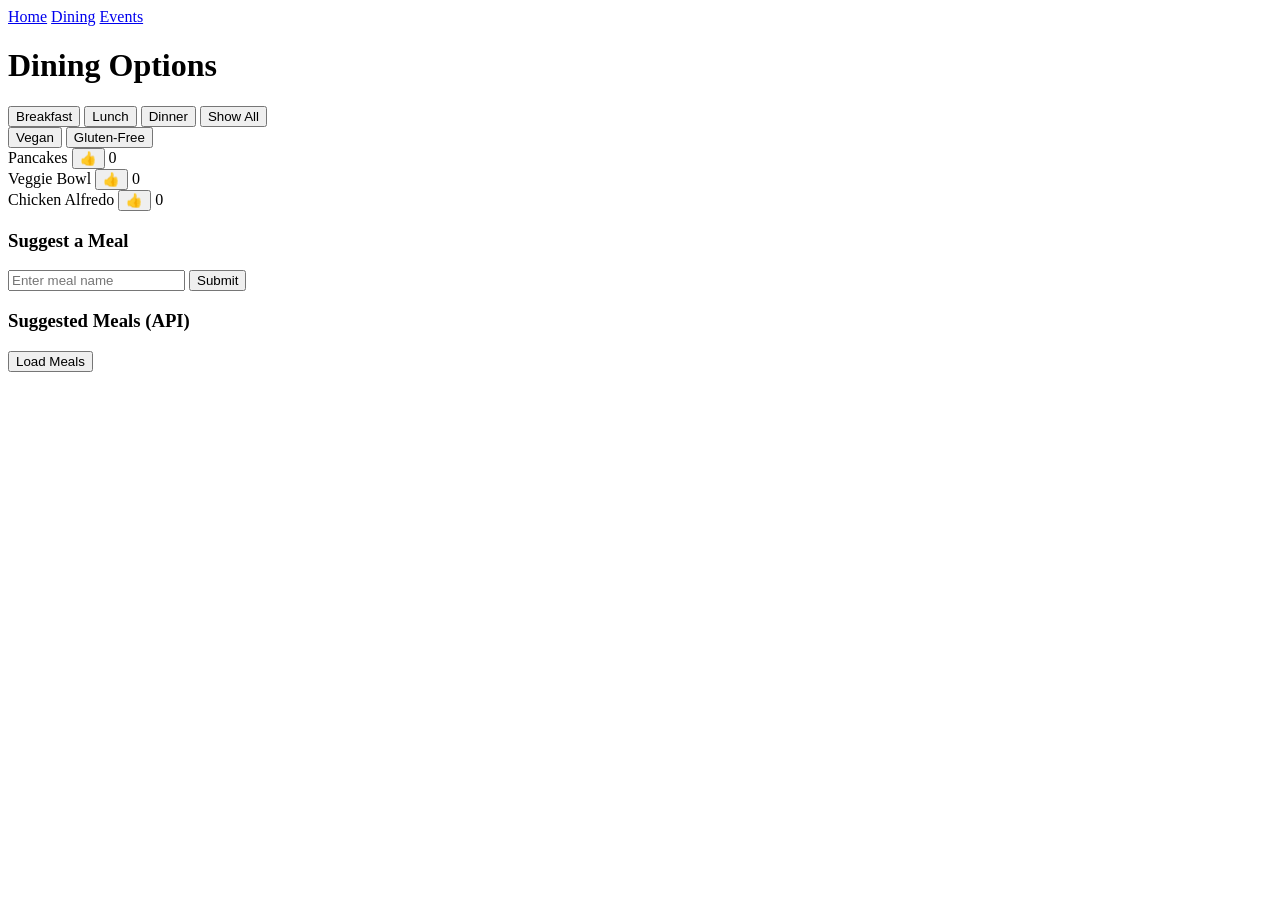
==== dining.html @ 82d48aed "Dining Page" ====
<!DOCTYPE html>
<html lang="en">
<head>
  <meta charset="UTF-8">
  <title>Dining</title>
  <link rel="stylesheet" href="css/style.css">
</head>

<body>

<nav>
  <a href="index.html">Home</a>
  <a href="dining.html">Dining</a>
  <a href="events.html">Events</a>
</nav>

<h1>Dining Options</h1>

<!-- CATEGORY BUTTONS -->
<div>
  <button onclick="showCategory('breakfast')">Breakfast</button>
  <button onclick="showCategory('lunch')">Lunch</button>
  <button onclick="showCategory('dinner')">Dinner</button>
  <button onclick="showAll()">Show All</button>
</div>

<!-- FILTER BUTTONS -->
<div>
  <button onclick="filterDiet('vegan')">Vegan</button>
  <button onclick="filterDiet('gluten')">Gluten-Free</button>
</div>

<!-- MEALS -->
<div id="meal-container">

  <div class="card" data-category="breakfast" data-diet="gluten">
    Pancakes
    <button onclick="vote(this)">👍</button>
    <span class="votes">0</span>
  </div>

  <div class="card" data-category="lunch" data-diet="vegan">
    Veggie Bowl
    <button onclick="vote(this)">👍</button>
    <span class="votes">0</span>
  </div>

  <div class="card" data-category="dinner">
    Chicken Alfredo
    <button onclick="vote(this)">👍</button>
    <span class="votes">0</span>
  </div>

</div>

<!-- SUGGEST MEAL -->
<h3>Suggest a Meal</h3>
<input type="text" id="mealInput" placeholder="Enter meal name">
<button onclick="addMeal()">Submit</button>

<!-- API SECTION -->
<h3>Suggested Meals (API)</h3>
<button onclick="loadMeals()">Load Meals</button>
<div id="api-meals"></div>

<script src="js/script.js"></script>
</body>
</html>
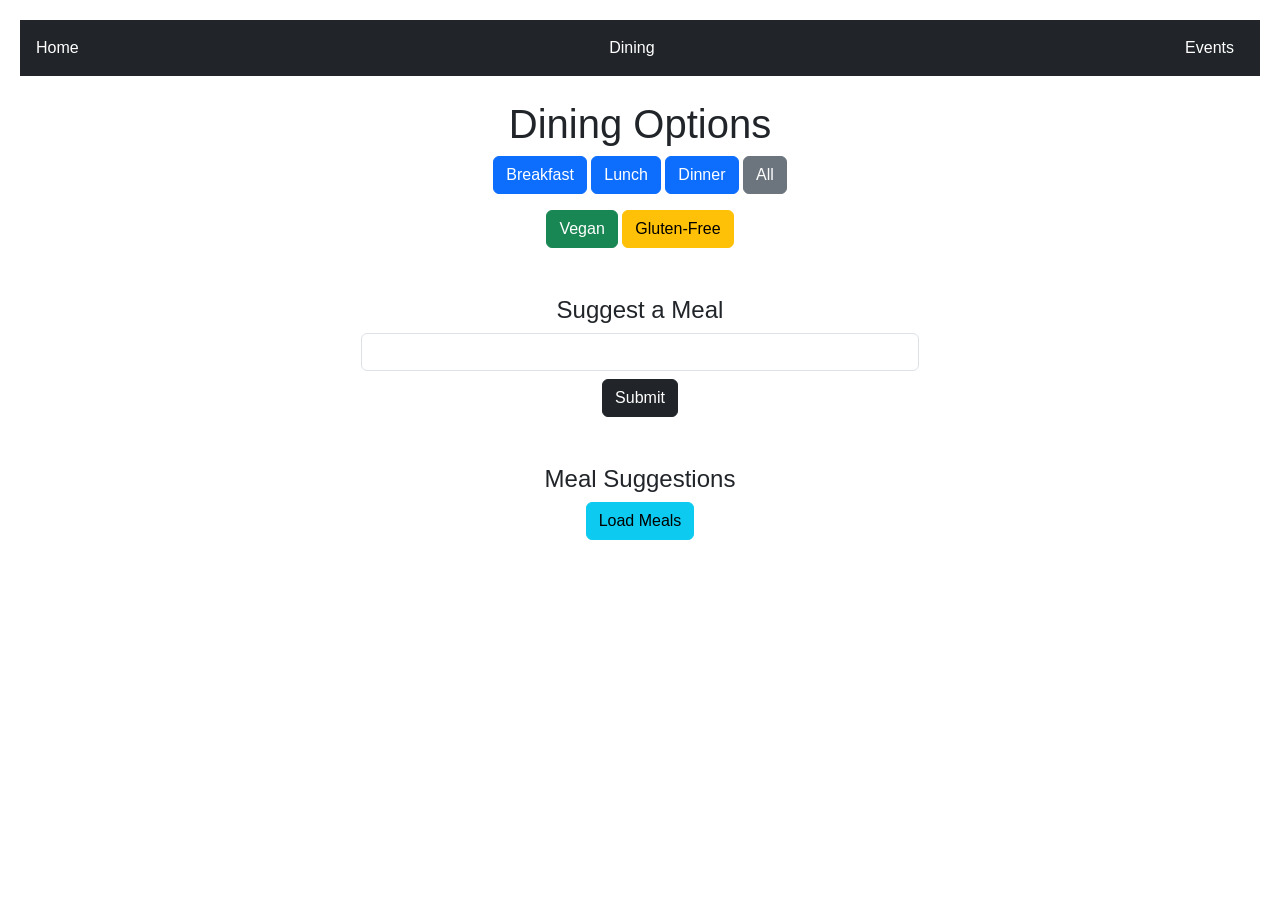
==== commit 251fe8df: "Dining Page with BS" ====
--- a/dining.html
+++ b/dining.html
@@ -3,65 +3,55 @@
 <head>
   <meta charset="UTF-8">
   <title>Dining</title>
+
+  <link href="https://cdn.jsdelivr.net/npm/bootstrap@5.3.0/dist/css/bootstrap.min.css" rel="stylesheet">
   <link rel="stylesheet" href="css/style.css">
 </head>
 
 <body>
 
-<nav>
-  <a href="index.html">Home</a>
-  <a href="dining.html">Dining</a>
-  <a href="events.html">Events</a>
+<nav class="navbar navbar-dark bg-dark p-3">
+  <a class="text-white" href="index.html">Home</a>
+  <a class="text-white" href="dining.html">Dining</a>
+  <a class="text-white" href="events.html">Events</a>
 </nav>
 
-<h1>Dining Options</h1>
+<div class="container mt-4">
 
-<!-- CATEGORY BUTTONS -->
-<div>
-  <button onclick="showCategory('breakfast')">Breakfast</button>
-  <button onclick="showCategory('lunch')">Lunch</button>
-  <button onclick="showCategory('dinner')">Dinner</button>
-  <button onclick="showAll()">Show All</button>
+<h1 class="text-center">Dining Options</h1>
+
+<!-- CATEGORY -->
+<div class="text-center mb-3">
+  <button class="btn btn-primary" onclick="showCategory('breakfast')">Breakfast</button>
+  <button class="btn btn-primary" onclick="showCategory('lunch')">Lunch</button>
+  <button class="btn btn-primary" onclick="showCategory('dinner')">Dinner</button>
+  <button class="btn btn-secondary" onclick="showAll()">All</button>
 </div>
 
-<!-- FILTER BUTTONS -->
-<div>
-  <button onclick="filterDiet('vegan')">Vegan</button>
-  <button onclick="filterDiet('gluten')">Gluten-Free</button>
+<!-- FILTER -->
+<div class="text-center mb-4">
+  <button class="btn btn-success" onclick="filterDiet('vegan')">Vegan</button>
+  <button class="btn btn-warning" onclick="filterDiet('gluten')">Gluten-Free</button>
 </div>
 
 <!-- MEALS -->
-<div id="meal-container">
+<div id="meal-container" class="row"></div>
 
-  <div class="card" data-category="breakfast" data-diet="gluten">
-    Pancakes
-    <button onclick="vote(this)">👍</button>
-    <span class="votes">0</span>
-  </div>
+<!-- ADD MEAL -->
+<div class="mt-4 text-center">
+  <h4>Suggest a Meal</h4>
+  <input type="text" id="mealInput" class="form-control w-50 mx-auto mb-2">
+  <button class="btn btn-dark" onclick="addMeal()">Submit</button>
+</div>
 
-  <div class="card" data-category="lunch" data-diet="vegan">
-    Veggie Bowl
-    <button onclick="vote(this)">👍</button>
-    <span class="votes">0</span>
-  </div>
-
-  <div class="card" data-category="dinner">
-    Chicken Alfredo
-    <button onclick="vote(this)">👍</button>
-    <span class="votes">0</span>
-  </div>
+<!-- API -->
+<div class="mt-5 text-center">
+  <h4>Meal Suggestions</h4>
+  <button class="btn btn-info" onclick="loadMeals()">Load Meals</button>
+  <div id="api-meals" class="row mt-3"></div>
+</div>
 
 </div>
-
-<!-- SUGGEST MEAL -->
-<h3>Suggest a Meal</h3>
-<input type="text" id="mealInput" placeholder="Enter meal name">
-<button onclick="addMeal()">Submit</button>
-
-<!-- API SECTION -->
-<h3>Suggested Meals (API)</h3>
-<button onclick="loadMeals()">Load Meals</button>
-<div id="api-meals"></div>
 
 <script src="js/script.js"></script>
 </body>
--- a/css/style.css
+++ b/css/style.css
@@ -0,0 +1,21 @@
+body {
+  font-family: Arial;
+  margin: 20px;
+}
+
+nav {
+  background: #333;
+  padding: 10px;
+}
+
+nav a {
+  color: white;
+  margin-right: 10px;
+  text-decoration: none;
+}
+
+.card {
+  border: 1px solid #ccc;
+  padding: 10px;
+  margin: 10px;
+}
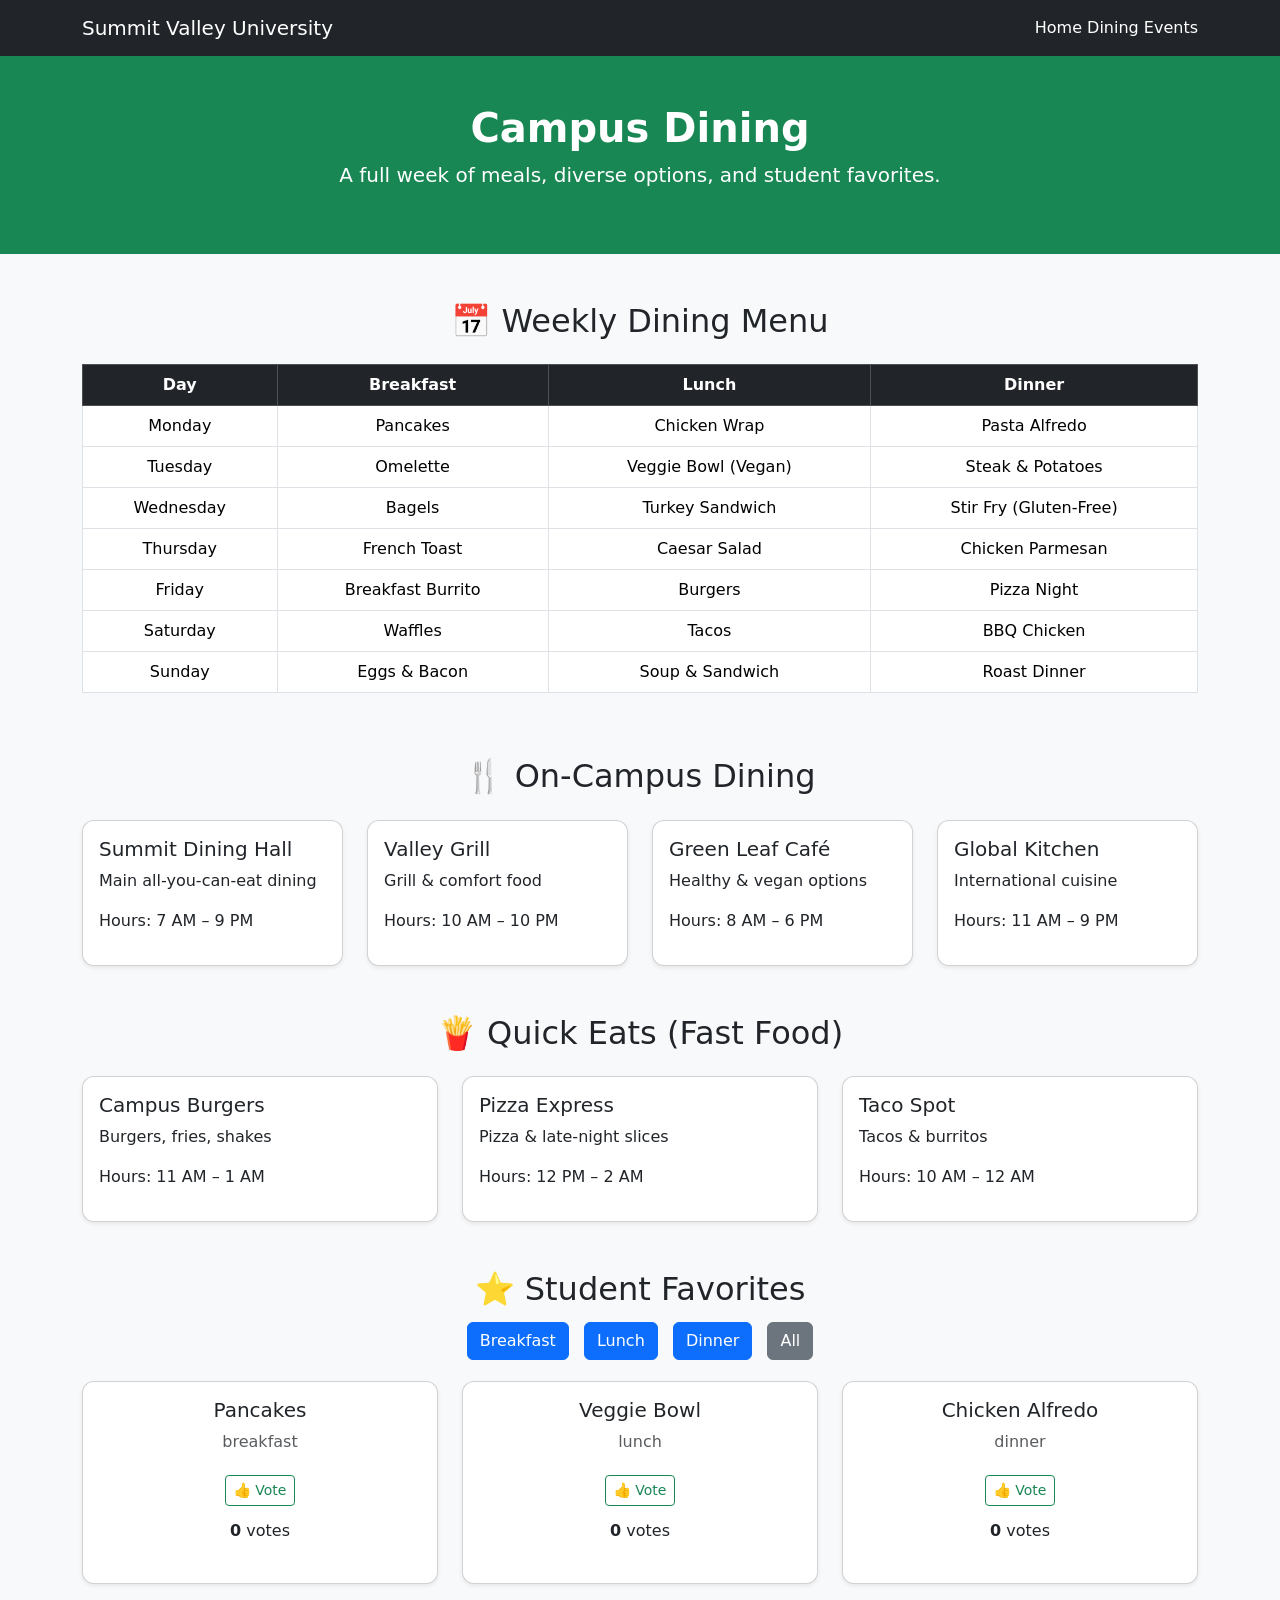
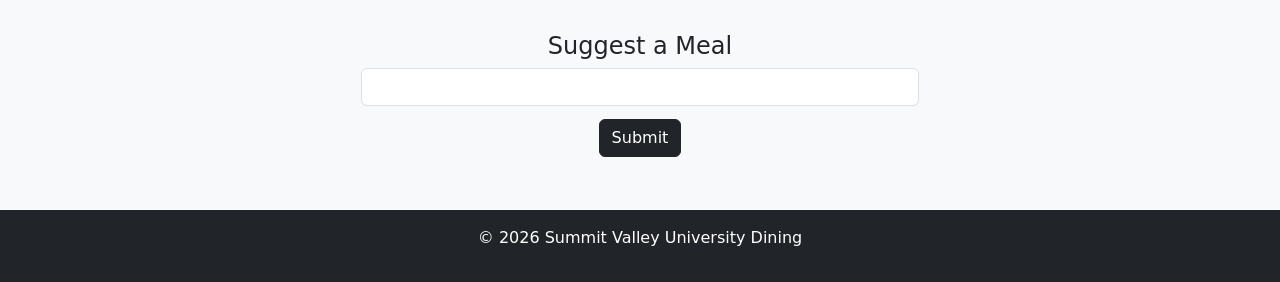
==== commit cbf24f6a: "Finishing touches" ====
--- a/dining.html
+++ b/dining.html
@@ -2,7 +2,7 @@
 <html lang="en">
 <head>
   <meta charset="UTF-8">
-  <title>Dining</title>
+  <title>Dining | Summit Valley University</title>
 
   <link href="https://cdn.jsdelivr.net/npm/bootstrap@5.3.0/dist/css/bootstrap.min.css" rel="stylesheet">
   <link rel="stylesheet" href="css/style.css">
@@ -10,17 +10,159 @@
 
 <body>
 
-<nav class="navbar navbar-dark bg-dark p-3">
-  <a class="text-white" href="index.html">Home</a>
-  <a class="text-white" href="dining.html">Dining</a>
-  <a class="text-white" href="events.html">Events</a>
+<!-- NAVBAR -->
+<nav class="navbar navbar-expand-lg navbar-dark bg-dark">
+  <div class="container">
+    <a class="navbar-brand">Summit Valley University</a>
+    <div>
+      <a class="nav-link d-inline text-white" href="index.html">Home</a>
+      <a class="nav-link d-inline text-white" href="dining.html">Dining</a>
+      <a class="nav-link d-inline text-white" href="events.html">Events</a>
+    </div>
+  </div>
 </nav>
+<!-- HERO -->
+<div class="bg-success text-white text-center p-5">
+  <h1>Campus Dining</h1>
+  <p class="lead">A full week of meals, diverse options, and student favorites.</p>
+</div>
 
-<div class="container mt-4">
+<div class="container mt-5">
 
-<h1 class="text-center">Dining Options</h1>
+<!-- WEEKLY MENU -->
+<h2 class="text-center mb-4">📅 Weekly Dining Menu</h2>
 
-<!-- CATEGORY -->
+<div class="table-responsive">
+<table class="table table-bordered text-center">
+  <thead class="table-dark">
+    <tr>
+      <th>Day</th>
+      <th>Breakfast</th>
+      <th>Lunch</th>
+      <th>Dinner</th>
+    </tr>
+  </thead>
+  <tbody>
+    <tr>
+      <td>Monday</td>
+      <td>Pancakes</td>
+      <td>Chicken Wrap</td>
+      <td>Pasta Alfredo</td>
+    </tr>
+    <tr>
+      <td>Tuesday</td>
+      <td>Omelette</td>
+      <td>Veggie Bowl (Vegan)</td>
+      <td>Steak & Potatoes</td>
+    </tr>
+    <tr>
+      <td>Wednesday</td>
+      <td>Bagels</td>
+      <td>Turkey Sandwich</td>
+      <td>Stir Fry (Gluten-Free)</td>
+    </tr>
+    <tr>
+      <td>Thursday</td>
+      <td>French Toast</td>
+      <td>Caesar Salad</td>
+      <td>Chicken Parmesan</td>
+    </tr>
+    <tr>
+      <td>Friday</td>
+      <td>Breakfast Burrito</td>
+      <td>Burgers</td>
+      <td>Pizza Night</td>
+    </tr>
+    <tr>
+      <td>Saturday</td>
+      <td>Waffles</td>
+      <td>Tacos</td>
+      <td>BBQ Chicken</td>
+    </tr>
+    <tr>
+      <td>Sunday</td>
+      <td>Eggs & Bacon</td>
+      <td>Soup & Sandwich</td>
+      <td>Roast Dinner</td>
+    </tr>
+  </tbody>
+</table>
+</div>
+
+<!-- RESTAURANTS -->
+<h2 class="text-center mt-5 mb-4">🍴 On-Campus Dining</h2>
+
+<div class="row">
+
+  <!-- DINING HALLS -->
+  <div class="col-md-3">
+    <div class="card p-3 shadow-sm">
+      <h5>Summit Dining Hall</h5>
+      <p>Main all-you-can-eat dining</p>
+      <p>Hours: 7 AM – 9 PM</p>
+    </div>
+  </div>
+
+  <div class="col-md-3">
+    <div class="card p-3 shadow-sm">
+      <h5>Valley Grill</h5>
+      <p>Grill & comfort food</p>
+      <p>Hours: 10 AM – 10 PM</p>
+    </div>
+  </div>
+
+  <div class="col-md-3">
+    <div class="card p-3 shadow-sm">
+      <h5>Green Leaf Café</h5>
+      <p>Healthy & vegan options</p>
+      <p>Hours: 8 AM – 6 PM</p>
+    </div>
+  </div>
+
+  <div class="col-md-3">
+    <div class="card p-3 shadow-sm">
+      <h5>Global Kitchen</h5>
+      <p>International cuisine</p>
+      <p>Hours: 11 AM – 9 PM</p>
+    </div>
+  </div>
+
+</div>
+
+<!-- FAST FOOD -->
+<h2 class="text-center mt-5 mb-4">🍟 Quick Eats (Fast Food)</h2>
+
+<div class="row">
+
+  <div class="col-md-4">
+    <div class="card p-3 shadow-sm">
+      <h5>Campus Burgers</h5>
+      <p>Burgers, fries, shakes</p>
+      <p>Hours: 11 AM – 1 AM</p>
+    </div>
+  </div>
+
+  <div class="col-md-4">
+    <div class="card p-3 shadow-sm">
+      <h5>Pizza Express</h5>
+      <p>Pizza & late-night slices</p>
+      <p>Hours: 12 PM – 2 AM</p>
+    </div>
+  </div>
+
+  <div class="col-md-4">
+    <div class="card p-3 shadow-sm">
+      <h5>Taco Spot</h5>
+      <p>Tacos & burritos</p>
+      <p>Hours: 10 AM – 12 AM</p>
+    </div>
+  </div>
+
+</div>
+
+<!-- INTERACTIVE SECTION -->
+<h2 class="text-center mt-5">⭐ Student Favorites</h2>
+
 <div class="text-center mb-3">
   <button class="btn btn-primary" onclick="showCategory('breakfast')">Breakfast</button>
   <button class="btn btn-primary" onclick="showCategory('lunch')">Lunch</button>
@@ -28,30 +170,21 @@
   <button class="btn btn-secondary" onclick="showAll()">All</button>
 </div>
 
-<!-- FILTER -->
-<div class="text-center mb-4">
-  <button class="btn btn-success" onclick="filterDiet('vegan')">Vegan</button>
-  <button class="btn btn-warning" onclick="filterDiet('gluten')">Gluten-Free</button>
-</div>
-
-<!-- MEALS -->
 <div id="meal-container" class="row"></div>
 
-<!-- ADD MEAL -->
-<div class="mt-4 text-center">
+<!-- SUGGESTION -->
+<div class="mt-5 text-center">
   <h4>Suggest a Meal</h4>
   <input type="text" id="mealInput" class="form-control w-50 mx-auto mb-2">
   <button class="btn btn-dark" onclick="addMeal()">Submit</button>
 </div>
 
-<!-- API -->
-<div class="mt-5 text-center">
-  <h4>Meal Suggestions</h4>
-  <button class="btn btn-info" onclick="loadMeals()">Load Meals</button>
-  <div id="api-meals" class="row mt-3"></div>
 </div>
 
-</div>
+<!-- FOOTER -->
+<footer class="bg-dark text-white text-center p-3 mt-5">
+  <p>© 2026 Summit Valley University Dining</p>
+</footer>
 
 <script src="js/script.js"></script>
 </body>
--- a/css/style.css
+++ b/css/style.css
@@ -1,21 +1,39 @@
 body {
-  font-family: Arial;
-  margin: 20px;
+  background-color: #f8f9fa;
 }
 
-nav {
-  background: #333;
-  padding: 10px;
-}
-
-nav a {
-  color: white;
-  margin-right: 10px;
-  text-decoration: none;
+h1 {
+  font-weight: 600;
 }
 
 .card {
-  border: 1px solid #ccc;
-  padding: 10px;
-  margin: 10px;
+  border-radius: 12px;
+  transition: transform 0.2s ease;
+}
+
+.card:hover {
+  transform: scale(1.03);
+}
+
+button {
+  margin: 5px;
+}
+
+.card:hover {
+  transform: scale(1.03);
+  transition: 0.2s;
+}
+
+.hero-image {
+  background-image: url("../images/campus.jpg");
+  height: 90vh;
+  background-size: cover;
+  background-position: center;
+  position: relative;
+}
+
+.hero-text {
+  background: rgba(0, 0, 0, 0.5);
+  padding: 30px;
+  border-radius: 10px;
 }
